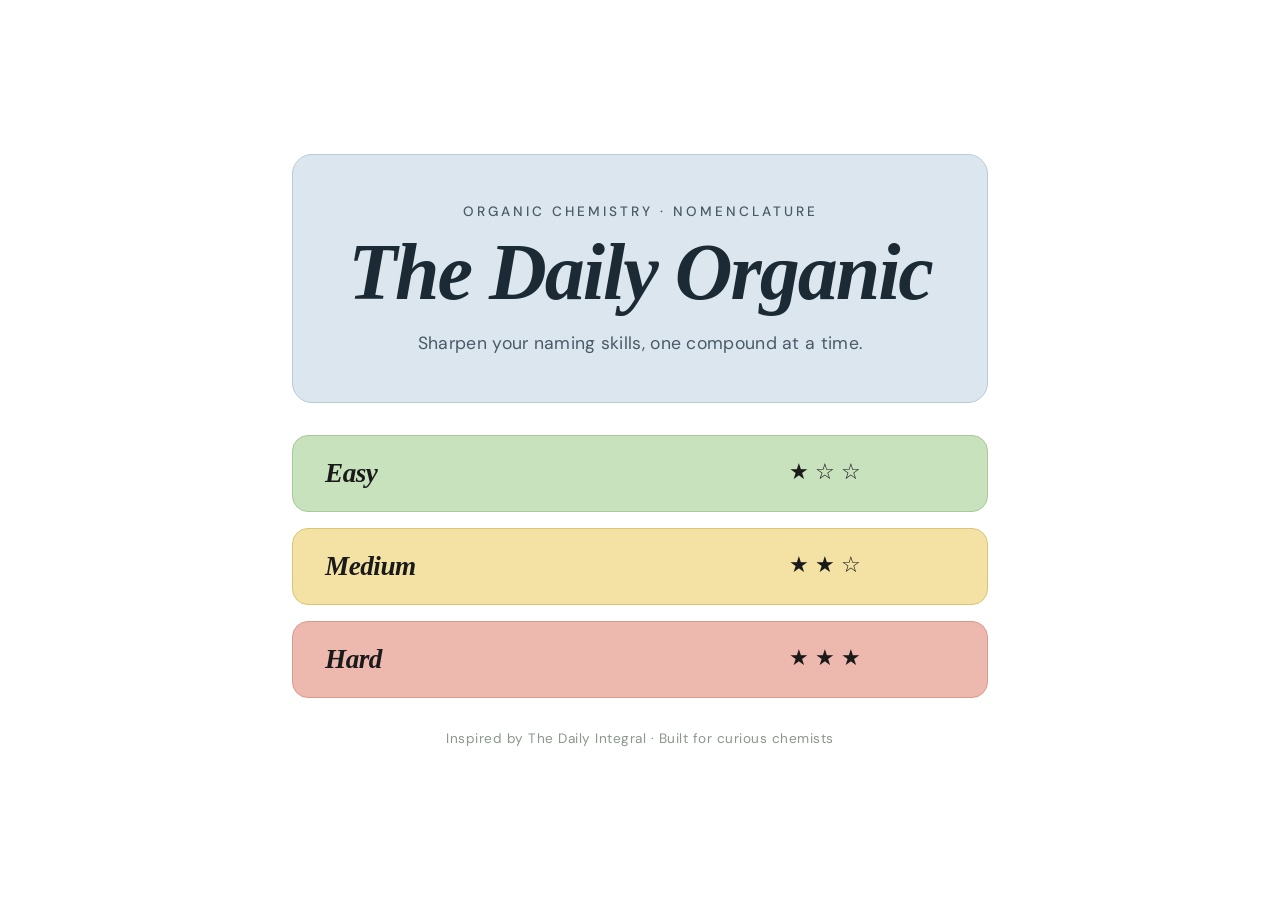
==== index.html @ bf6f1c4b "modified:   index.html 	modified:   style.css" ====
<!DOCTYPE html>
<html lang="en">

<head>
    <meta charset="UTF-8">
    <meta name="viewport" content="width=device-width, initial-scale=1.0">
    <link rel="stylesheet" href="style.css">
    <title>The Daily Organic</title>
</head>

<body>

    <main class="container">
        <header class="hero-card">
            <p class="eyebrow">Organic Chemistry · Nomenclature</p>
            <h1 class="title">The Daily Organic</h1>
            <p class="subtitle">Sharpen your naming skills, one compound at a time.</p>
        </header>

        <section class="levels" aria-label="Choose a difficulty">
            <button class="level-card level-easy" type="button" data-level="easy">
                <span class="level-label">Easy</span>
                <span class="stars" aria-label="Difficulty 1 of 3">
                    <span class="star">&#9733;</span>
                    <span class="star">&#9734;</span>
                    <span class="star">&#9734;</span>
                </span>
            </button>

            <button class="level-card level-medium" type="button" data-level="medium">
                <span class="level-label">Medium</span>
                <span class="stars" aria-label="Difficulty 2 of 3">
                    <span class="star">&#9733;</span>
                    <span class="star">&#9733;</span>
                    <span class="star">&#9734;</span>
                </span>
            </button>

            <button class="level-card level-hard" type="button" data-level="hard">
                <span class="level-label">Hard</span>
                <span class="stars" aria-label="Difficulty 3 of 3">
                    <span class="star">&#9733;</span>
                    <span class="star">&#9733;</span>
                    <span class="star">&#9733;</span>
                </span>
            </button>
        </section>

        <footer class="footnote">
            <p>Inspired by The Daily Integral · Built for curious chemists</p>
        </footer>
    </main>

</body>

</html>
---- style.css ----
/* chem */
@import url('https://fonts.googleapis.com/css2?family=DM+Sans:wght@400;500&family=Playfair+Display:wght@500;600&display=swap');

* {
    box-sizing: border-box;
}

body {
    margin: 0;
    min-height: 100vh;

    display: flex;
    flex-direction: column;
    justify-content: center;
    align-items: center;

    background-color: #ffffff;
    color: #202722;

    font-family: 'DM Sans', Arial, sans-serif;
}

.container {
    width: 100%;
    max-width: 760px;
    padding: 48px 32px;

    display: flex;
    flex-direction: column;
    align-items: center;
    gap: 32px;
}

/* ---------- Hero card ---------- */
.hero-card {
    width: 100%;
    padding: 48px 40px;

    background-color: #dbe6ee;
    border: 1px solid #b8ccd8;
    border-radius: 20px;

    text-align: center;
}

.eyebrow {
    margin: 0 0 12px;

    font-family: 'DM Sans', Arial, sans-serif;
    font-size: 0.85rem;
    font-weight: 500;
    letter-spacing: 3px;
    text-transform: uppercase;

    color: #4a5a68;
}

.title {
    margin: 0;

    font-family: Georgia, serif;
    font-size: 5rem;
    font-weight: 600;
    letter-spacing: -2px;
    font-style: italic;
    line-height: 1;

    color: #1c2a35;
}

.subtitle {
    margin: 20px 0 0;

    font-family: 'DM Sans', Arial, sans-serif;
    font-size: 1.1rem;
    font-weight: 400;
    letter-spacing: 0.3px;

    color: #4a5a68;
}

/* ---------- Level buttons ---------- */
.levels {
    width: 100%;

    display: flex;
    flex-direction: column;
    gap: 16px;
}

.level-card {
    width: 100%;
    padding: 22px 32px;

    display: flex;
    align-items: center;

    border-radius: 16px;
    border: 1px solid transparent;

    font-family: 'DM Sans', Arial, sans-serif;
    text-align: left;
    cursor: pointer;

    transition: transform 0.18s ease,
                box-shadow 0.18s ease,
                border-color 0.18s ease;
}

.level-card:hover {
    transform: translateY(-2px);
    box-shadow: 0 10px 24px -14px rgba(29, 41, 33, 0.35);
}

.level-card:focus-visible {
    outline: 2px solid #1d2921;
    outline-offset: 3px;
}

.level-card:active {
    transform: translateY(0);
}

.level-label {
    font-family: Georgia, serif;
    font-style: italic;
    font-size: 1.7rem;
    font-weight: 600;
    letter-spacing: -0.5px;

    color: #1a1a1a;
}

/* Stars — pushed to the right, but not flush with the edge */
.stars {
    display: inline-flex;
    gap: 6px;
    font-size: 1.35rem;
    line-height: 1;

    margin-left: auto;
    margin-right: 15%;

    color: #1a1a1a;
}

.star {
    display: inline-block;
}

/* ---------- Color variants ---------- */
/* Easy — green */
.level-easy {
    background-color: #c8e2bd;
    border-color: #a8c99b;
}
.level-easy:hover { border-color: #6a9a5f; }

/* Medium — yellow */
.level-medium {
    background-color: #f3e2a3;
    border-color: #d9c576;
}
.level-medium:hover { border-color: #b8a04d; }

/* Hard — red */
.level-hard {
    background-color: #edb8ae;
    border-color: #d99a8c;
}
.level-hard:hover { border-color: #b95c48; }

/* ---------- Footer ---------- */
.footnote p {
    margin: 0;

    font-family: 'DM Sans', Arial, sans-serif;
    font-size: 0.85rem;
    font-weight: 400;
    letter-spacing: 0.5px;

    color: #8a978c;
    text-align: center;
}

/* ---------- Responsive ---------- */
@media (max-width: 600px) {
    .container {
        padding: 32px 18px;
        gap: 24px;
    }

    .hero-card {
        padding: 36px 24px;
        border-radius: 16px;
    }

    .title {
        font-size: 3.2rem;
        letter-spacing: -1px;
    }

    .eyebrow {
        font-size: 0.72rem;
        letter-spacing: 2px;
    }

    .subtitle {
        font-size: 1rem;
    }

    .level-card {
        padding: 18px 22px;
    }

    .level-label {
        font-size: 1.4rem;
    }

    .stars {
        font-size: 1.15rem;
        margin-right: 4%;
    }
}
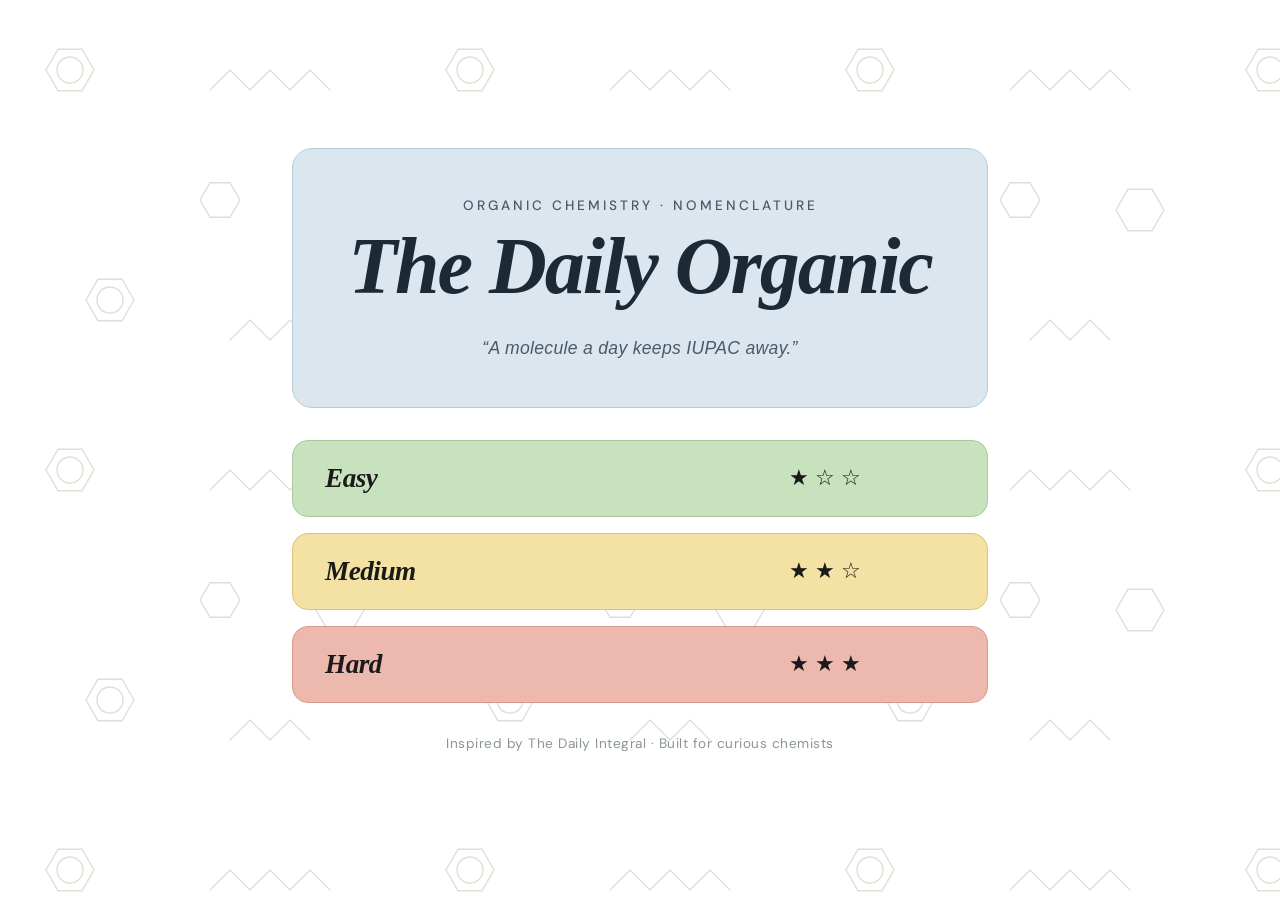
==== commit 52be88fc: "modified:   index.html 	modified:   style.css" ====
--- a/index.html
+++ b/index.html
@@ -14,7 +14,7 @@
         <header class="hero-card">
             <p class="eyebrow">Organic Chemistry · Nomenclature</p>
             <h1 class="title">The Daily Organic</h1>
-            <p class="subtitle">Sharpen your naming skills, one compound at a time.</p>
+            <p class="subtitle">&ldquo;A molecule a day keeps IUPAC away.&rdquo;</p>
         </header>
 
         <section class="levels" aria-label="Choose a difficulty">
--- a/style.css
+++ b/style.css
@@ -15,6 +15,10 @@
     align-items: center;
 
     background-color: #ffffff;
+    background-image: url("data:image/svg+xml;utf8,<svg xmlns='http://www.w3.org/2000/svg' width='400' height='400' viewBox='0 0 400 400'><g fill='none' stroke='%23dbe1d5' stroke-width='1.4' stroke-linecap='round' stroke-linejoin='round'><g transform='translate(70,70)'><polygon points='-12,-20.78 12,-20.78 24,0 12,20.78 -12,20.78 -24,0'/><circle cx='0' cy='0' r='13'/></g><polyline points='210,90 230,70 250,90 270,70 290,90 310,70 330,90'/><g transform='translate(340,210)'><polygon points='-12,-20.78 12,-20.78 24,0 12,20.78 -12,20.78 -24,0'/></g><g transform='translate(110,300)'><polygon points='-12,-20.78 12,-20.78 24,0 12,20.78 -12,20.78 -24,0'/><circle cx='0' cy='0' r='13'/></g><polyline points='230,340 250,320 270,340 290,320 310,340'/><g transform='translate(220,200)'><polygon points='-10,-17.32 10,-17.32 20,0 10,17.32 -10,17.32 -20,0'/></g></g></svg>");
+    background-repeat: repeat;
+    background-size: 400px 400px;
+
     color: #202722;
 
     font-family: 'DM Sans', Arial, sans-serif;
@@ -69,11 +73,12 @@
 }
 
 .subtitle {
-    margin: 20px 0 0;
+    margin: 32px 0 0;
 
     font-family: 'DM Sans', Arial, sans-serif;
     font-size: 1.1rem;
     font-weight: 400;
+    font-style: italic;
     letter-spacing: 0.3px;
 
     color: #4a5a68;
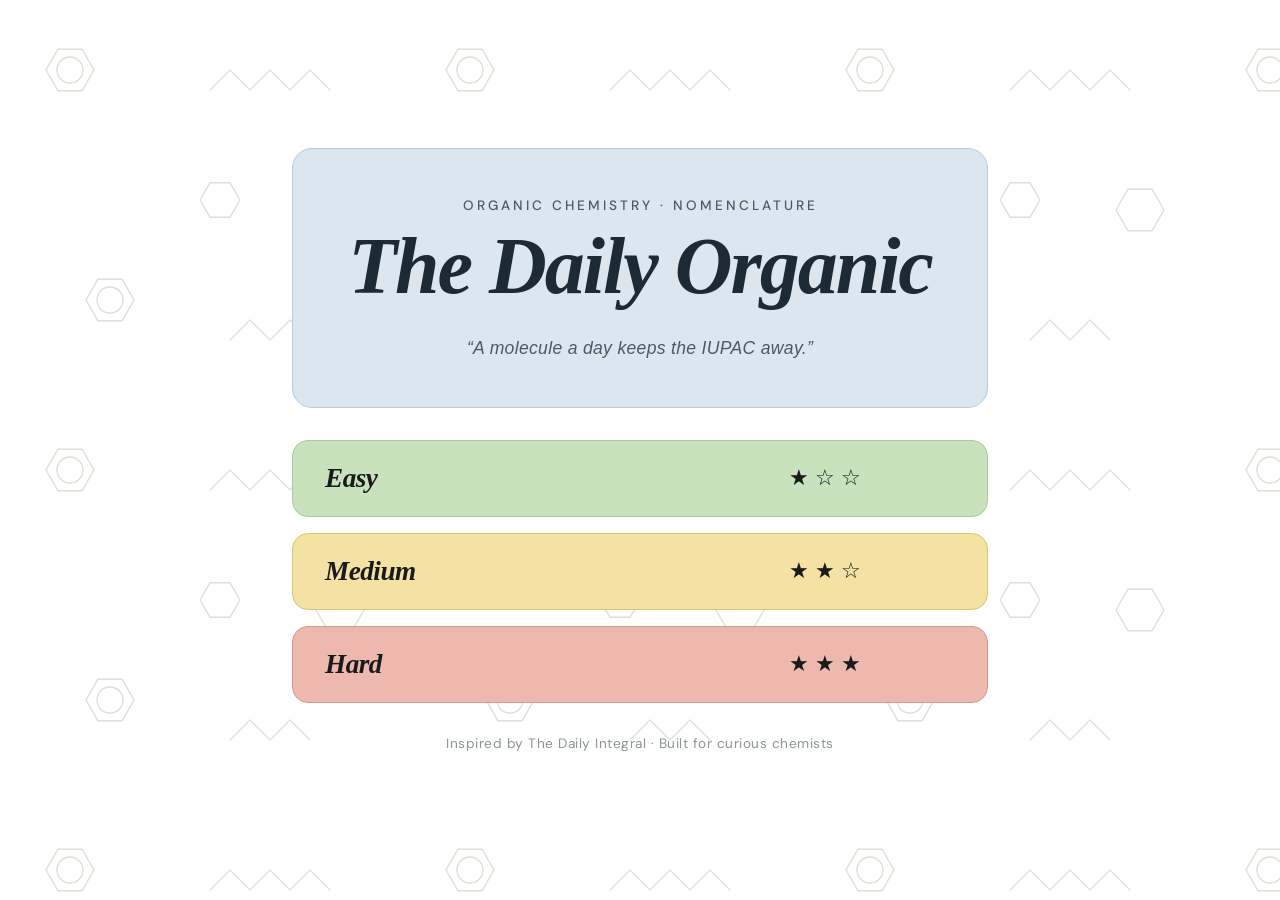
==== commit 51a86a7e: "modified:   index.html" ====
--- a/index.html
+++ b/index.html
@@ -14,7 +14,7 @@
         <header class="hero-card">
             <p class="eyebrow">Organic Chemistry · Nomenclature</p>
             <h1 class="title">The Daily Organic</h1>
-            <p class="subtitle">&ldquo;A molecule a day keeps IUPAC away.&rdquo;</p>
+            <p class="subtitle">&ldquo;A molecule a day keeps the IUPAC away.&rdquo;</p>
         </header>
 
         <section class="levels" aria-label="Choose a difficulty">
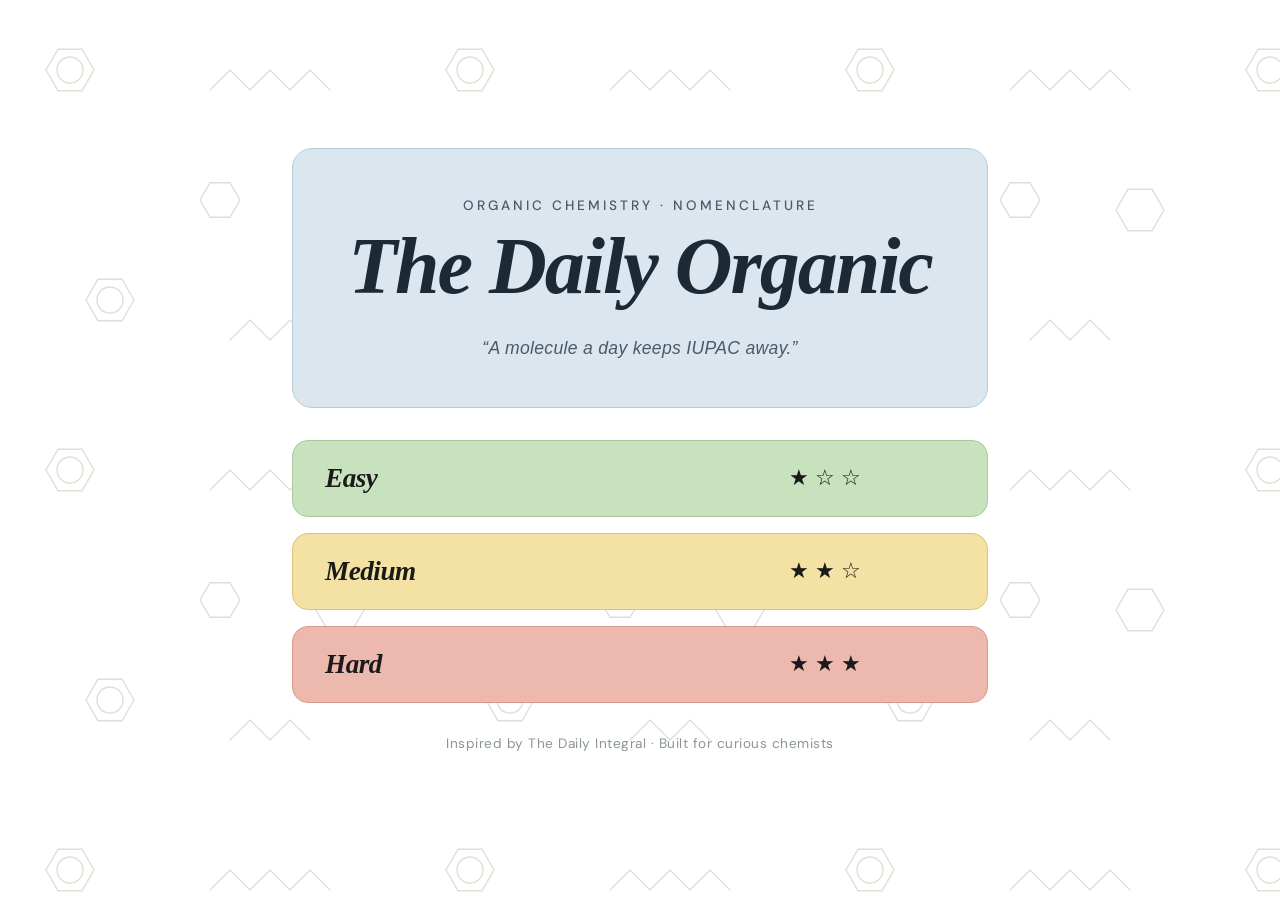
==== commit 773f47cc: "Update index.html meowmeowmeowmeowmeow" ====
--- a/index.html
+++ b/index.html
@@ -14,7 +14,7 @@
         <header class="hero-card">
             <p class="eyebrow">Organic Chemistry · Nomenclature</p>
             <h1 class="title">The Daily Organic</h1>
-            <p class="subtitle">&ldquo;A molecule a day keeps the IUPAC away.&rdquo;</p>
+            <p class="subtitle">&ldquo;A molecule a day keeps IUPAC away.&rdquo;</p>
         </header>
 
         <section class="levels" aria-label="Choose a difficulty">
@@ -53,4 +53,4 @@
 
 </body>
 
-</html>+</html>
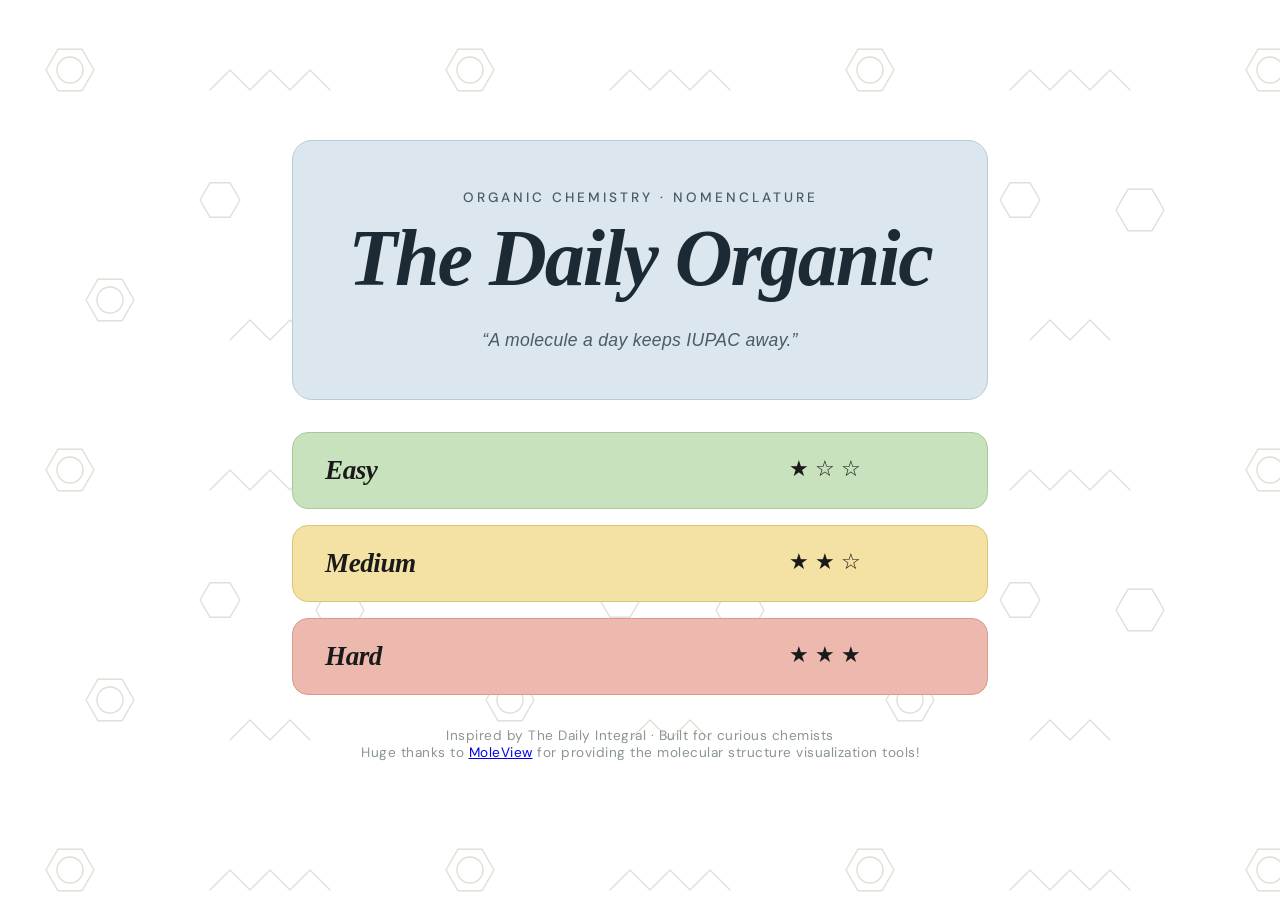
==== commit 7ee584e9: "modified:   index.html" ====
--- a/index.html
+++ b/index.html
@@ -48,9 +48,12 @@
 
         <footer class="footnote">
             <p>Inspired by The Daily Integral · Built for curious chemists</p>
+            <p>Huge thanks to <a href="https://app.moleview.com/" target="_blank" rel="noopener noreferrer">MoleView</a> for providing the molecular structure visualization tools!</p>
         </footer>
     </main>
 
+    <!-- Add this line right here! -->
+    <script src="script.js"></script> 
 </body>
 
 </html>
--- a/style.css
+++ b/style.css
@@ -226,4 +226,98 @@
         font-size: 1.15rem;
         margin-right: 4%;
     }
+}
+
+/* NOW THIS IS EASY NOT THE HOMEPAGE ANYMORE READ PLEASE LINE 231 */
+
+/* =========================================
+   QUIZ PAGE STYLES (Easy, Medium, Hard)
+   ========================================= */
+
+/* Back Button */
+.back-link {
+    align-self: flex-start;
+    text-decoration: none;
+    color: #4a5a68;
+    font-family: 'DM Sans', Arial, sans-serif;
+    font-weight: 500;
+    font-size: 1rem;
+    transition: color 0.2s ease;
+}
+
+.back-link:hover {
+    color: #1c2a35;
+    text-decoration: underline;
+}
+
+/* Quiz Header */
+.quiz-header {
+    width: 100%;
+    padding: 24px 32px;
+    border-radius: 16px;
+    border-width: 1px;
+    border-style: solid;
+    
+    display: flex;
+    justify-content: space-between;
+    align-items: center;
+}
+
+.quiz-header h1 {
+    margin: 0;
+    font-family: Georgia, serif;
+    font-style: italic;
+    font-size: 1.8rem;
+    color: #1a1a1a;
+}
+
+/* White Box for Molecule */
+.molecule-display {
+    width: 100%;
+    min-height: 350px; /* Big empty space */
+    background-color: #ffffff;
+    border: 2px dashed #b8ccd8; /* Dashed border until you add the image */
+    border-radius: 20px;
+    
+    display: flex;
+    justify-content: center;
+    align-items: center;
+    padding: 40px;
+    box-shadow: 0 8px 24px -12px rgba(29, 41, 33, 0.15);
+}
+
+.placeholder-text {
+    color: #8a978c;
+    font-family: 'DM Sans', sans-serif;
+    font-style: italic;
+}
+
+/* Text Input Field */
+.answer-section {
+    width: 100%;
+}
+
+.answer-input {
+    width: 100%;
+    padding: 20px 24px;
+    font-family: 'DM Sans', Arial, sans-serif;
+    font-size: 1.2rem;
+    color: #1a1a1a;
+    
+    background-color: #ffffff;
+    border: 2px solid #b8ccd8;
+    border-radius: 16px;
+    outline: none;
+    
+    transition: border-color 0.2s ease, box-shadow 0.2s ease;
+}
+
+/* When the user clicks into the text box */
+.answer-input:focus {
+    border-color: #6a9a5f; /* Matches your easy level green */
+    box-shadow: 0 0 0 4px rgba(168, 201, 155, 0.3);
+}
+
+.answer-input::placeholder {
+    color: #8a978c;
 }
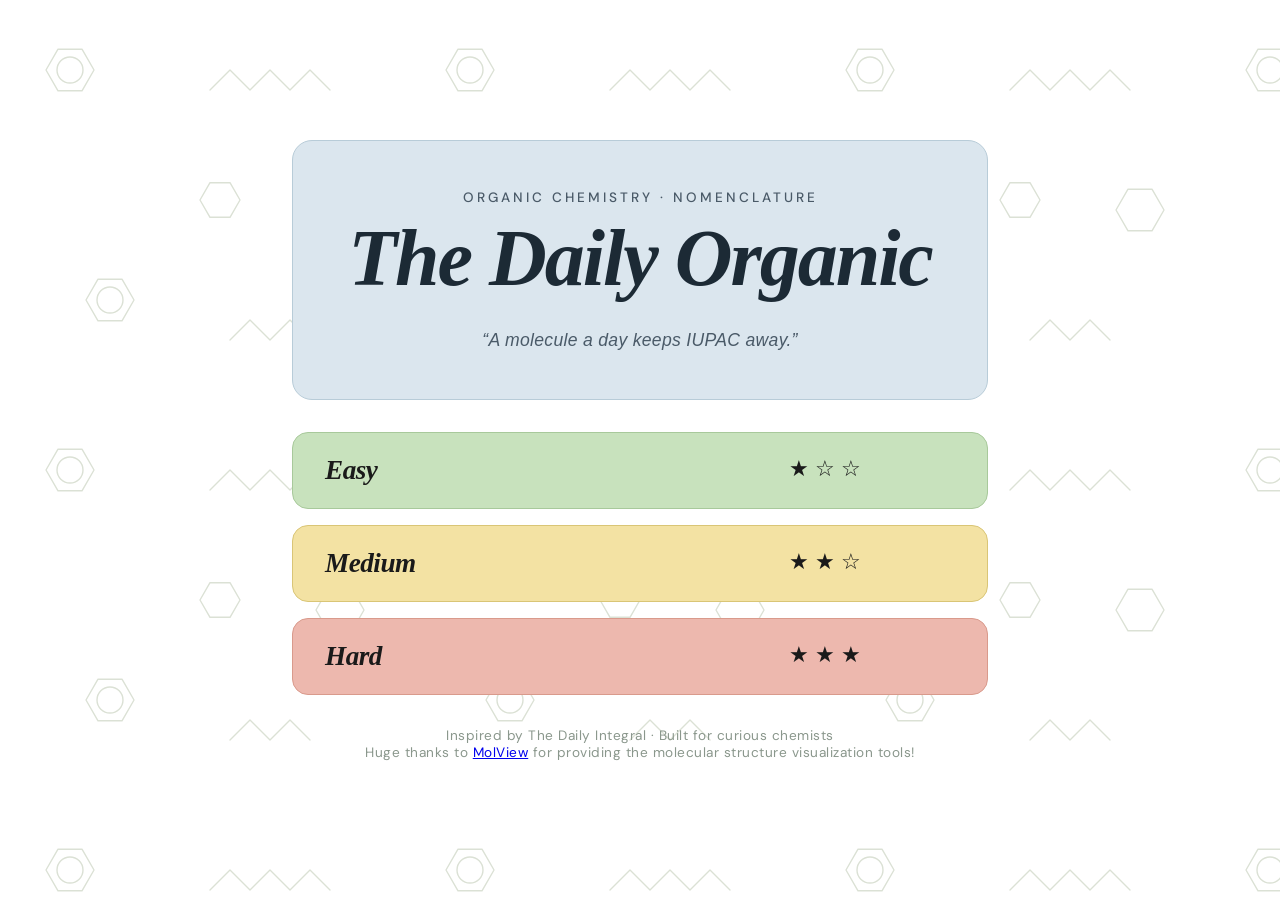
==== commit 4fe9bc52: "modified:   index.html" ====
--- a/index.html
+++ b/index.html
@@ -48,7 +48,7 @@
 
         <footer class="footnote">
             <p>Inspired by The Daily Integral · Built for curious chemists</p>
-            <p>Huge thanks to <a href="https://app.moleview.com/" target="_blank" rel="noopener noreferrer">MoleView</a> for providing the molecular structure visualization tools!</p>
+            <p>Huge thanks to <a href="https://app.molview.com/" target="_blank" rel="noopener noreferrer">MolView</a> for providing the molecular structure visualization tools!</p>
         </footer>
     </main>
 
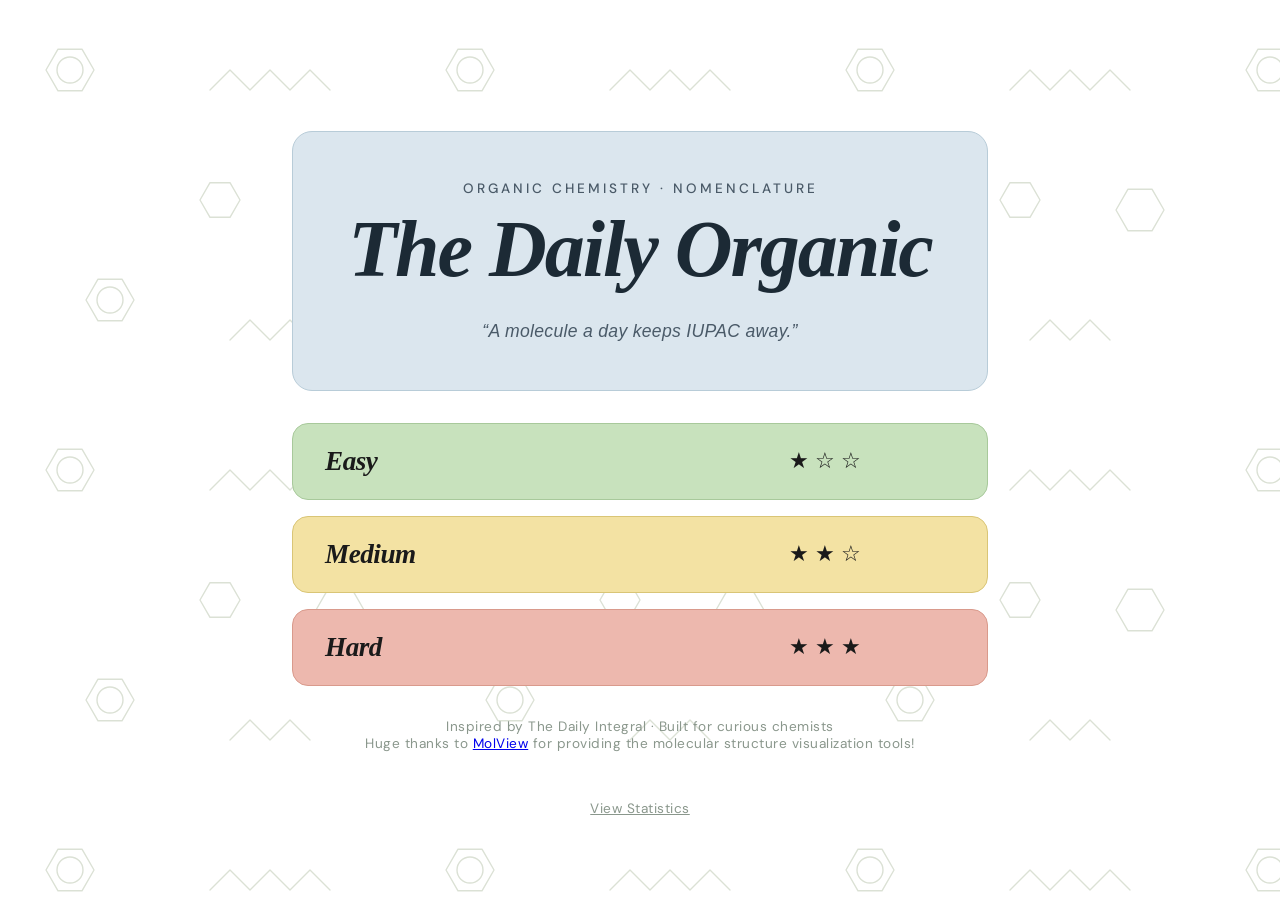
==== commit 8e66ba96: "modified:   index.html 	modified:   script.js 	new file:   statistics.html 	modified:   style.css" ====
--- a/index.html
+++ b/index.html
@@ -56,4 +56,8 @@
     <script src="script.js"></script> 
 </body>
 
+<footer class="footnote">
+    <p><a href="statistics.html" style="color: inherit;">View Statistics</a></p>
+</footer>
+
 </html>
--- a/style.css
+++ b/style.css
@@ -284,6 +284,13 @@
     align-items: center;
     padding: 40px;
     box-shadow: 0 8px 24px -12px rgba(29, 41, 33, 0.15);
+}
+
+/* Molecule image */
+.molecule-image {
+    max-width: 100%;
+    max-height: 350px;
+    object-fit: contain;
 }
 
 .placeholder-text {
@@ -320,4 +327,187 @@
 
 .answer-input::placeholder {
     color: #8a978c;
+}
+
+/* ---------- Answer Form & Submit Button ---------- */
+.answer-section {
+    width: 100%;
+    display: flex;
+    flex-direction: column;
+    align-items: center;
+    gap: 16px;
+}
+
+/* Wrapper to keep input and submit button side-by-side on desktop */
+.input-wrapper {
+    width: 100%;
+    display: flex;
+    gap: 12px;
+}
+
+.answer-input {
+    flex: 1;
+}
+
+#submitAnswer {
+    padding: 18px 28px;
+    font-family: 'DM Sans', Arial, sans-serif;
+    font-size: 1.05rem;
+    font-weight: 500;
+    color: #ffffff;
+    background-color: #2563eb;
+    border: none;
+    border-radius: 16px;
+    cursor: pointer;
+    white-space: nowrap;
+    transition: background-color 0.18s ease, transform 0.18s ease, box-shadow 0.18s ease;
+}
+
+#submitAnswer:hover {
+    background-color: #1d4ed8;
+    transform: translateY(-2px);
+    box-shadow: 0 8px 18px -6px rgba(37, 99, 235, 0.4);
+}
+
+#submitAnswer:active {
+    transform: translateY(0);
+}
+
+/* ---------- Result Feedback Badges ---------- */
+#result {
+    margin: 4px 0 0;
+    font-family: 'DM Sans', Arial, sans-serif;
+    font-size: 1.05rem;
+    font-weight: 500;
+    text-align: center;
+    padding: 12px 24px;
+    border-radius: 12px;
+    opacity: 0;
+    transform: translateY(6px);
+    transition: opacity 0.25s ease, transform 0.25s ease;
+}
+
+#result.show {
+    opacity: 1;
+    transform: translateY(0);
+}
+
+#result.correct {
+    color: #15803d;
+    background-color: #dcfce7;
+    border: 1px solid #bbf7d0;
+}
+
+#result.incorrect {
+    color: #b91c1c;
+    background-color: #fee2e2;
+    border: 1px solid #fecaca;
+}
+
+/* Mobile Responsiveness for Form */
+@media (max-width: 600px) {
+    .input-wrapper {
+        flex-direction: column;
+    }
+    
+    #submitAnswer {
+        width: 100%;
+        padding: 16px;
+    }
+}
+
+.answer-input:disabled, 
+#submitAnswer:disabled {
+    opacity: 0.6;
+    cursor: not-allowed;
+}
+
+/* ---------- Attempts Made Badge ---------- */
+.attempts-made {
+    margin: 8px 0 0;
+    font-family: 'DM Sans', Arial, sans-serif;
+    font-size: 0.95rem;
+    font-weight: 500;
+    color: #4a5a68;
+    text-align: center;
+}
+
+/* ---------- Statistics Page Grid ---------- */
+.stats-grid {
+    width: 100%;
+    display: grid;
+    grid-template-columns: repeat(auto-fit, minmax(150px, 1fr));
+    gap: 16px;
+}
+
+.stat-card {
+    background-color: #ffffff;
+    border: 1px solid #b8ccd8;
+    border-radius: 16px;
+    padding: 24px 16px;
+    display: flex;
+    flex-direction: column;
+    align-items: center;
+    box-shadow: 0 4px 12px rgba(0, 0, 0, 0.05);
+}
+
+.stat-number {
+    font-family: Georgia, serif;
+    font-size: 2.4rem;
+    font-weight: 600;
+    color: #1c2a35;
+}
+
+.stat-label {
+    margin-top: 6px;
+    font-size: 0.85rem;
+    color: #4a5a68;
+    text-align: center;
+    font-weight: 500;
+}
+
+/* Level Activity Section */
+.activity-section {
+    width: 100%;
+}
+
+.activity-title {
+    font-family: Georgia, serif;
+    font-style: italic;
+    font-size: 1.5rem;
+    color: #1c2a35;
+    margin-bottom: 16px;
+}
+
+.clicks-grid {
+    display: grid;
+    grid-template-columns: repeat(3, 1fr);
+    gap: 16px;
+}
+
+.click-card {
+    padding: 20px;
+    border-radius: 16px;
+    display: flex;
+    flex-direction: column;
+    align-items: center;
+}
+
+.click-count {
+    font-family: Georgia, serif;
+    font-size: 2rem;
+    font-weight: 600;
+    color: #1a1a1a;
+}
+
+.click-label {
+    font-size: 0.9rem;
+    font-weight: 500;
+    color: #1a1a1a;
+}
+
+@media (max-width: 600px) {
+    .clicks-grid {
+        grid-template-columns: 1fr;
+    }
 }
